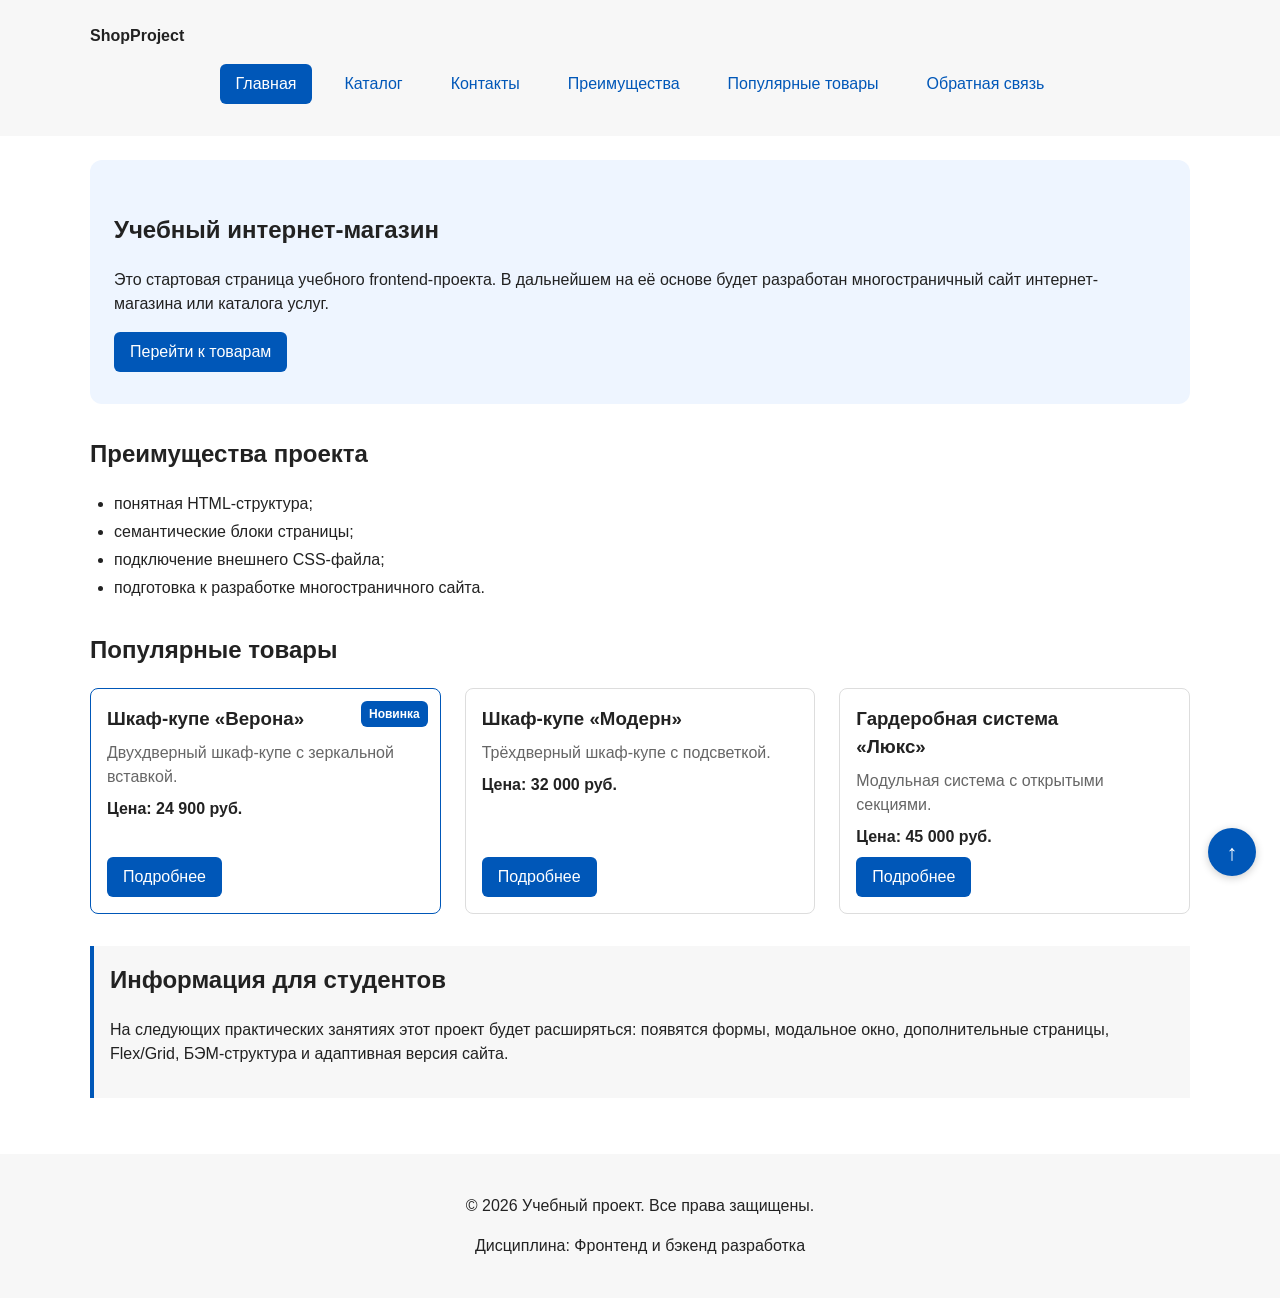
==== index.html @ 8bebf8ab "files loading" ====
<!DOCTYPE html>
<html lang="ru">
<head>
  <meta charset="UTF-8">
  <meta name="viewport" content="width=device-width, initial-scale=1.0">
  <title>Учебный интернет-магазин</title>
  <link rel="stylesheet" href="css/style.css">
  <script src="js/main.js" defer></script>
  <meta property="og:type" content="website">
  <meta property="og:title" content="Учебный интернет-магазин">
  <meta property="og:description" content="Учебный frontend-проект интернет-магазина.">
  <meta property="og:image" content="https://kyarlykov.github.io/kr1-html-css-shop/images/preview.jpg">
</head>
<body>
  <header class="site-header">
    <div class="site-header__inner">
      <a class="site-header__logo" href="index.html">ShopProject</a>

      <nav class="site-nav" aria-label="Основная навигация">
        <ul class="site-nav__list">
          <li class="site-nav__item">
            <a class="site-nav__link site-nav__link--active" href="index.html">Главная</a>
          </li>
          <li class="site-nav__item">
            <a class="site-nav__link" href="catalog.html">Каталог</a>
          </li>
          <li class="site-nav__item">
            <a class="site-nav__link" href="contacts.html">Контакты</a>
          </li>
          <li class="site-nav__item">
            <a class="site-nav__link" href="index.html#advantages">Преимущества</a>
          </li>
          <li class="site-nav__item">
            <a class="site-nav__link" href="index.html#popular">Популярные товары</a>
          </li>
          <li class="site-nav__item">
            <a class="site-nav__link" href="index.html#contacts">Обратная связь</a>
          </li>
        </ul>
      </nav>
    </div>
  </header>

  <main class="page-main">
    <section class="hero">
      <h1>Учебный интернет-магазин</h1>
      <p>
        Это стартовая страница учебного frontend-проекта.
        В дальнейшем на её основе будет разработан многостраничный сайт
        интернет-магазина или каталога услуг.
      </p>
      <a class="button button--primary" href="#popular">Перейти к товарам</a>
    </section>

    <section class="section" id="advantages">
      <h2 class="section__title">Преимущества проекта</h2>

      <ul class="advantages">
        <li class="advantages__item">понятная HTML-структура;</li>
        <li class="advantages__item">семантические блоки страницы;</li>
        <li class="advantages__item">подключение внешнего CSS-файла;</li>
        <li class="advantages__item">подготовка к разработке многостраничного сайта.</li>
      </ul>
    </section>

    <section class="section" id="popular">
      <h2 class="section__title">Популярные товары</h2>
      <div class="products-grid">
        <article class="product-card product-card--featured">
          <span class="product-card__badge">Новинка</span>
          <h3 class="product-card__title">Шкаф-купе «Верона»</h3>
          <p class="product-card__description">Двухдверный шкаф-купе с зеркальной вставкой.</p>
          <p class="product-card__price">Цена: 24 900 руб.</p>
          <a class="button button--primary product-card__button" href="product.html?id=1">Подробнее</a>
        </article>

        <article class="product-card">
          <h3 class="product-card__title">Шкаф-купе «Модерн»</h3>
          <p class="product-card__description">Трёхдверный шкаф-купе с подсветкой.</p>
          <p class="product-card__price">Цена: 32 000 руб.</p>
          <a class="button button--primary product-card__button" href="product.html?id=3">Подробнее</a>
        </article>

        <article class="product-card">
          <h3 class="product-card__title">Гардеробная система «Люкс»</h3>
          <p class="product-card__description">Модульная система с открытыми секциями.</p>
          <p class="product-card__price">Цена: 45 000 руб.</p>
          <a class="button button--primary product-card__button" href="product.html?id=5">Подробнее</a>
        </article>
      </div>
    </section>

    <aside class="info-note">
      <h2 class="info-note__title">Информация для студентов</h2>
      <p>
        На следующих практических занятиях этот проект будет расширяться:
        появятся формы, модальное окно, дополнительные страницы, Flex/Grid,
        БЭМ-структура и адаптивная версия сайта.
      </p>
    </aside>
  </main>

  <footer class="site-footer" id="contacts">
    <p>&copy; 2026 Учебный проект. Все права защищены.</p>
    <p>Дисциплина: Фронтенд и бэкенд разработка</p>
  </footer>

  <dialog class="order-dialog" id="order-dialog" aria-labelledby="order-dialog-title">
    <h2 class="order-dialog__title" id="order-dialog-title">Оформление заявки</h2>

    <form class="order-form" id="order-form" action="#" method="post" novalidate>
      <input id="selected-product" name="selected-product" type="hidden">

      <div class="order-form__field">
        <label class="order-form__label" for="order-name">Имя</label>
        <input
          class="order-form__input"
          id="order-name"
          name="name"
          type="text"
          placeholder="Введите ваше имя"
          minlength="2"
          autocomplete="given-name"
          required
        >
      </div>

      <div class="order-form__field">
        <label class="order-form__label" for="order-email">E-mail</label>
        <input
          class="order-form__input"
          id="order-email"
          name="email"
          type="email"
          placeholder="example@mail.ru"
          autocomplete="email"
          required
        >
      </div>

      <div class="order-form__field">
        <label class="order-form__label" for="order-phone">Телефон</label>
        <input
          class="order-form__input"
          id="order-phone"
          name="phone"
          type="tel"
          inputmode="tel"
          placeholder="+7 (900) 000-00-00"
          pattern="^\+7 \(\d{3}\) \d{3}-\d{2}-\d{2}$"
          required
        >
        <small class="order-form__hint">Формат: +7 (900) 000-00-00</small>
      </div>

      <div class="order-form__field">
        <label class="order-form__label" for="order-date">Дата связи</label>
        <input
          class="order-form__input"
          id="order-date"
          name="date"
          type="date"
        >
      </div>

      <div class="order-form__field">
        <label class="order-form__label" for="order-topic">Тема заявки</label>
        <select class="order-form__select" id="order-topic" name="topic" required>
          <option value="">Выберите тему</option>
          <option value="product">Заказ товара</option>
          <option value="consultation">Консультация</option>
          <option value="delivery">Доставка</option>
        </select>
      </div>

      <div class="order-form__field">
        <label class="order-form__label" for="order-comment">Комментарий</label>
        <textarea
          class="order-form__textarea"
          id="order-comment"
          name="comment"
          rows="4"
          placeholder="Укажите дополнительную информацию"
        ></textarea>
      </div>

      <div class="order-form__field order-form__field--checkbox">
        <label class="order-form__label">
          <input
            class="order-form__checkbox"
            id="order-agreement"
            name="agreement"
            type="checkbox"
            required
          >
          Я согласен на обработку данных
        </label>
      </div>

      <div class="order-form__actions">
        <button class="button button--secondary" type="button" id="close-order-dialog">
          Закрыть
        </button>
        <button class="button button--primary" type="submit">
          Отправить заявку
        </button>
      </div>
    </form>
  </dialog>

  <p class="success-message" id="success-message" hidden>
    Форма успешно отправлена!
  </p>
  <a class="to-top" href="#" aria-label="Наверх">↑</a>
</body>
</html>
---- css/style.css ----
/* ===============================
   1. Переменные проекта
   =============================== */

:root {
  --color-bg: #ffffff;
  --color-text: #222222;
  --color-muted: #666666;
  --color-primary: #0057b8;
  --color-primary-dark: #003f86;
  --color-border: #dddddd;
  --color-surface: #f7f7f7;
  --color-surface-accent: #eef5ff;
  --color-danger: #b00020;
  --color-success: #168a2f;
  --color-success-bg: #eefaf0;
  --color-white: #ffffff;

  --space-xs: 4px;
  --space-sm: 8px;
  --space-md: 16px;
  --space-lg: 24px;
  --space-xl: 32px;

  --radius-sm: 6px;
  --radius-md: 8px;
  --radius-lg: 12px;

  --container-width: 1100px;
}

/* ===============================
   2. Базовые стили
   =============================== */

* {
  box-sizing: border-box;
}

body {
  margin: 0;
  font-family: Arial, sans-serif;
  line-height: 1.5;
  color: var(--color-text);
  background-color: var(--color-bg);
  display: flex;
  flex-direction: column;
  min-height: 100vh;
}

html {
  scroll-behavior: smooth;
}

:target {
  outline: 2px dashed var(--color-primary);
  outline-offset: 4px;
}

a {
  color: var(--color-primary);
}

a:hover {
  color: var(--color-primary-dark);
}

a:focus-visible {
  outline: 2px solid var(--color-primary);
  outline-offset: 3px;
}

/* ===============================
   3. Шапка сайта и навигация
   =============================== */

.site-header {
  padding: var(--space-lg);
  background-color: var(--color-surface);
}

.site-header__inner {
  max-width: var(--container-width);
  margin: 0 auto;
}

.site-header__logo {
  display: inline-block;
  font-weight: 700;
  color: var(--color-text);
  text-decoration: none;
}

.site-nav__list {
  display: flex;
  flex-wrap: wrap;
  justify-content: center;
  align-items: center;
  gap: var(--space-md);
  padding: 0;
  margin: var(--space-md) 0 0;
  list-style: none;
}

.site-nav__item {
  margin-bottom: var(--space-sm);
}

.site-nav__link {
  display: inline-block;
  padding: var(--space-sm) var(--space-md);
  color: var(--color-primary);
  text-decoration: none;
  border-radius: var(--radius-sm);
}

.site-nav__link:hover {
  color: var(--color-white);
  background-color: var(--color-primary);
}

.site-nav__link:focus-visible {
  outline: 2px solid var(--color-primary);
  outline-offset: 3px;
}

.site-nav__link--active {
  color: var(--color-white);
  background-color: var(--color-primary);
}

/* ===============================
   4. Основные блоки страницы
   =============================== */

.page-main {
  padding: var(--space-lg);
  flex: 1;
}

.hero {
  max-width: var(--container-width);
  margin: 0 auto var(--space-xl);
  padding: var(--space-xl) var(--space-lg);
  background-color: var(--color-surface-accent);
  border-radius: var(--radius-lg);
}

.section {
  max-width: var(--container-width);
  margin: 0 auto var(--space-xl);
}

.section__title {
  margin-top: 0;
}

.advantages {
  margin: 0;
  padding-left: var(--space-lg);
}

.advantages__item {
  margin-bottom: var(--space-xs);
}

.info-note {
  max-width: var(--container-width);
  margin: 0 auto var(--space-xl);
  padding: var(--space-md);
  border-left: 4px solid var(--color-primary);
  background-color: var(--color-surface);
}

.info-note__title {
  margin-top: 0;
}

/* ===============================
   5. Хлебные крошки
   =============================== */

.breadcrumbs {
  max-width: var(--container-width);
  margin: 0 auto var(--space-md);
  font-size: 14px;
  color: var(--color-muted);
}

.breadcrumbs__link {
  color: var(--color-primary);
}

.breadcrumbs__current::before {
  content: " / ";
  color: var(--color-muted);
}

/* ===============================
   6. Кнопки
   =============================== */

.button {
  display: inline-block;
  padding: var(--space-sm) var(--space-md);
  border: none;
  border-radius: var(--radius-sm);
  font: inherit;
  text-decoration: none;
  cursor: pointer;
}

.button--primary {
  color: var(--color-white);
  background-color: var(--color-primary);
}

.button--primary:hover {
  color: var(--color-white);
  background-color: var(--color-primary-dark);
}

.button--secondary {
  color: var(--color-primary);
  background-color: transparent;
  border: 1px solid var(--color-primary);
}

.button--secondary:hover {
  color: var(--color-white);
  background-color: var(--color-primary);
}

.button:focus-visible {
  outline: 2px solid var(--color-primary);
  outline-offset: 3px;
}

.button:disabled,
.button--disabled {
  opacity: 0.6;
  cursor: not-allowed;
}

/* ===============================
   7. Карточка товара и сетка
   =============================== */

.products-grid {
  display: grid;
  grid-template-columns: repeat(3, 1fr);
  gap: var(--space-lg);
}

.product-card {
  position: relative;
  display: flex;
  flex-direction: column;
  gap: var(--space-sm);
  padding: var(--space-md);
  border: 1px solid var(--color-border);
  border-radius: var(--radius-md);
  background-color: var(--color-bg);
}

.product-card__badge {
  position: absolute;
  top: 12px;
  right: 12px;
  padding: var(--space-xs) var(--space-sm);
  font-size: 12px;
  font-weight: 700;
  color: var(--color-white);
  background-color: var(--color-primary);
  border-radius: var(--radius-sm);
  z-index: 1;
}

.product-card:hover {
  border-color: var(--color-primary);
}

.product-card--featured {
  border-color: var(--color-primary);
}

.product-card--discount {
  border-color: var(--color-danger);
}

.product-card__title {
  margin: 0;
  padding-right: 90px;
  color: var(--color-text);
}

.product-card__description {
  margin: 0;
  color: var(--color-muted);
}

.product-card__price {
  margin: 0;
  font-weight: 700;
}

.product-card--discount .product-card__price {
  color: var(--color-danger);
}

.product-card__button {
  margin-top: auto;
  align-self: flex-start;
}

/* ===============================
   8. Страница товара (product.html)
   =============================== */

.product {
  display: grid;
  grid-template-columns: 1fr 1fr;
  gap: var(--space-lg);
  align-items: start;
  max-width: var(--container-width);
  margin: 0 auto var(--space-xl);
}

.product__media {
  position: relative;
  overflow: hidden;
  border-radius: var(--radius-md);
  background-color: var(--color-surface);
}

.product__image {
  width: 100%;
  height: auto;
  display: block;
  border-radius: var(--radius-md);
}

.product__badge {
  position: absolute;
  top: 12px;
  right: 12px;
  padding: var(--space-xs) var(--space-sm);
  background-color: var(--color-primary);
  color: var(--color-white);
  font-weight: 700;
  font-size: 12px;
  border-radius: var(--radius-sm);
  z-index: 1;
}

.product__info {
  display: flex;
  flex-direction: column;
  gap: var(--space-md);
}

.product__title {
  margin: 0;
  font-size: 28px;
  color: var(--color-text);
  line-height: 1.2;
}

.product__description {
  margin: 0;
  color: var(--color-muted);
  line-height: 1.6;
}

.product__price {
  margin: 0;
  font-size: 22px;
  font-weight: 700;
  color: var(--color-text);
}

.product__button {
  margin-top: auto;
  align-self: flex-start;
}

.product__specs {
  width: 100%;
  max-width: var(--container-width);
  margin: var(--space-xl) auto;
  border-collapse: collapse;
}

.product__specs caption {
  font-size: 18px;
  font-weight: 700;
  text-align: left;
  margin-bottom: var(--space-sm);
  color: var(--color-text);
}

.product__specs th,
.product__specs td {
  padding: var(--space-sm) var(--space-md);
  border: 1px solid var(--color-border);
  text-align: left;
  vertical-align: middle;
}

.product__specs thead th {
  background-color: var(--color-surface);
  font-weight: 700;
  color: var(--color-text);
}

.product__specs tbody tr:hover {
  background-color: var(--color-surface-accent);
}

/* ===============================
   9. Каталог
   =============================== */

.catalog-layout {
  max-width: var(--container-width);
  margin: 0 auto var(--space-xl);
  display: grid;
  grid-template-columns: 260px 1fr;
  grid-template-areas: "filters products";
  gap: var(--space-lg);
}

.catalog-layout__products {
  grid-area: products;
}

.catalog-filters {
  grid-area: filters;
  padding: var(--space-md);
  border: 1px solid var(--color-border);
  border-radius: var(--radius-md);
  background-color: var(--color-surface);
}

.catalog-filters__title {
  margin-top: 0;
}

.catalog-filters__form {
  display: grid;
  gap: var(--space-md);
}

.catalog-filters__group {
  margin: 0;
  padding: var(--space-md);
  border: 1px solid var(--color-border);
  border-radius: var(--radius-sm);
}

.catalog-filters__legend {
  font-weight: 700;
}

.catalog-filters__label {
  display: block;
  margin-bottom: var(--space-sm);
}

.catalog-filters__checkbox {
  width: auto;
}

.catalog-filters__input {
  width: 100%;
  padding: 8px 10px;
  border: 1px solid var(--color-border);
  border-radius: var(--radius-sm);
  font: inherit;
}

/* ===============================
   10. Модальное окно и форма
   =============================== */

.order-dialog {
  width: min(100% - 32px, 560px);
  padding: var(--space-lg);
  border: none;
  border-radius: var(--radius-lg);
}

.order-dialog::backdrop {
  background-color: rgba(0, 0, 0, 0.5);
}

.order-dialog__title {
  margin-top: 0;
}

.order-form__field {
  margin-bottom: var(--space-md);
}

.order-form__label {
  display: block;
  margin-bottom: var(--space-xs);
}

.order-form__input,
.order-form__select,
.order-form__textarea {
  width: 100%;
  padding: 10px 12px;
  border: 1px solid var(--color-border);
  border-radius: var(--radius-sm);
  font: inherit;
}

.order-form__input:hover,
.order-form__select:hover,
.order-form__textarea:hover {
  border-color: var(--color-primary);
}

.order-form__input:focus-visible,
.order-form__select:focus-visible,
.order-form__textarea:focus-visible {
  outline: 2px solid var(--color-primary);
  outline-offset: 3px;
}

.order-form [aria-invalid="true"] {
  border-color: var(--color-danger);
}

.order-form__checkbox {
  width: auto;
}

.order-form__hint {
  display: block;
  margin-top: var(--space-xs);
  color: var(--color-muted);
}

.order-form__actions {
  display: flex;
  gap: var(--space-md);
  margin-top: var(--space-lg);
}

/* ===============================
   11. Сообщение об успехе
   =============================== */

.success-message {
  max-width: var(--container-width);
  margin: var(--space-lg) auto;
  padding: var(--space-md);
  border-left: 4px solid var(--color-success);
  background-color: var(--color-success-bg);
}

/* ===============================
   12. Подвал
   =============================== */

.site-footer {
  padding: var(--space-lg);
  background-color: var(--color-surface);
  text-align: center;
}

.to-top {
  position: fixed;
  right: var(--space-lg);
  bottom: var(--space-lg);
  width: 48px;
  height: 48px;
  display: flex;
  align-items: center;
  justify-content: center;
  font-size: 22px;
  font-weight: bold;
  color: var(--color-white);
  background-color: var(--color-primary);
  border-radius: 50%;
  text-decoration: none;
  box-shadow: 0 2px 8px rgba(0,0,0,0.2);
  z-index: 100;
}

.to-top:hover {
  color: var(--color-white);
  background-color: var(--color-primary-dark);
}

.to-top:focus-visible {
  outline: 2px solid var(--color-white);
  outline-offset: 3px;
}
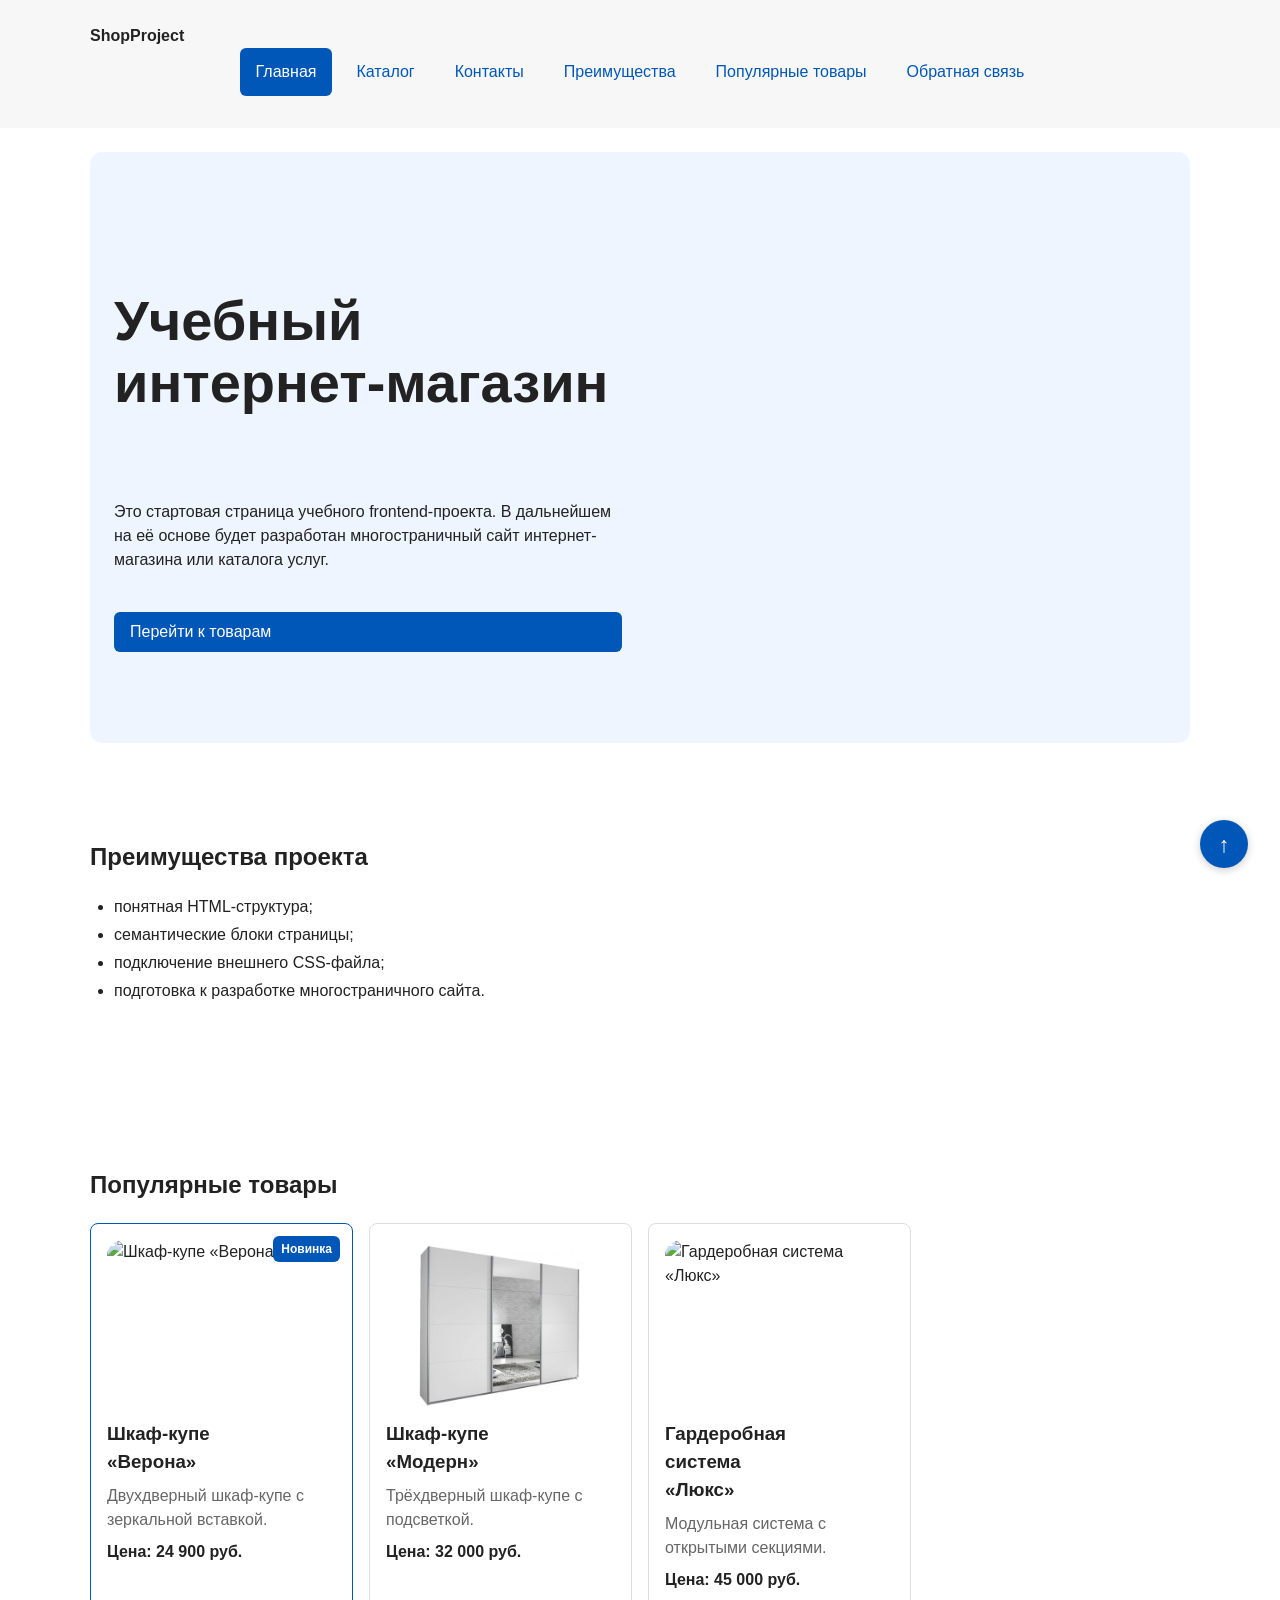
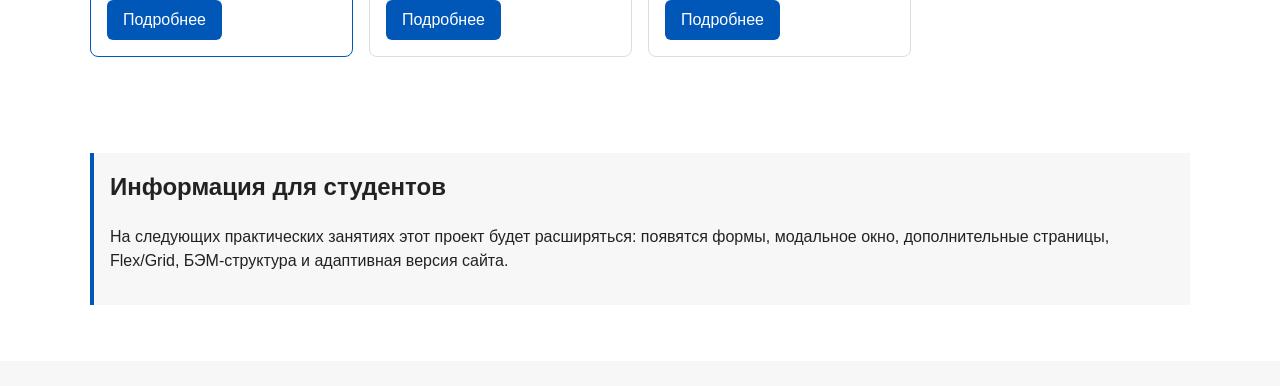
==== commit 2c6fbc97: "feat: add responsive layout styles" ====
--- a/index.html
+++ b/index.html
@@ -5,6 +5,7 @@
   <meta name="viewport" content="width=device-width, initial-scale=1.0">
   <title>Учебный интернет-магазин</title>
   <link rel="stylesheet" href="css/style.css">
+  <link rel="stylesheet" href="css/responsive.css">
   <script src="js/main.js" defer></script>
   <meta property="og:type" content="website">
   <meta property="og:title" content="Учебный интернет-магазин">
@@ -43,13 +44,27 @@
 
   <main class="page-main">
     <section class="hero">
-      <h1>Учебный интернет-магазин</h1>
-      <p>
-        Это стартовая страница учебного frontend-проекта.
-        В дальнейшем на её основе будет разработан многостраничный сайт
-        интернет-магазина или каталога услуг.
-      </p>
-      <a class="button button--primary" href="#popular">Перейти к товарам</a>
+      <div class="hero__content">
+        <h1 class="hero__title">Учебный интернет-магазин</h1>
+        <p>
+          Это стартовая страница учебного frontend-проекта.
+          В дальнейшем на её основе будет разработан многостраничный сайт
+          интернет-магазина или каталога услуг.
+        </p>
+        <a class="button button--primary" href="#popular">Перейти к товарам</a>
+      </div>
+
+      <picture>
+        <source media="(min-width: 1200px)" srcset="images/hero-desktop.jpg">
+        <source media="(min-width: 768px)" srcset="images/hero-tablet.jpg">
+        <img
+          src="images/hero-mobile.jpg"
+          alt="Каталог учебных товаров"
+          width="640"
+          height="360"
+          class="hero__image"
+        >
+      </picture>
     </section>
 
     <section class="section" id="advantages">
@@ -68,6 +83,7 @@
       <div class="products-grid">
         <article class="product-card product-card--featured">
           <span class="product-card__badge">Новинка</span>
+          <img class="product-card__image" src="images/wardrobe-verona.jpg" alt="Шкаф-купе «Верона»" loading="lazy">
           <h3 class="product-card__title">Шкаф-купе «Верона»</h3>
           <p class="product-card__description">Двухдверный шкаф-купе с зеркальной вставкой.</p>
           <p class="product-card__price">Цена: 24 900 руб.</p>
@@ -75,6 +91,7 @@
         </article>
 
         <article class="product-card">
+          <img class="product-card__image" src="images/wardrobe-modern.jpg" alt="Шкаф-купе «Модерн»" loading="lazy">
           <h3 class="product-card__title">Шкаф-купе «Модерн»</h3>
           <p class="product-card__description">Трёхдверный шкаф-купе с подсветкой.</p>
           <p class="product-card__price">Цена: 32 000 руб.</p>
@@ -82,6 +99,7 @@
         </article>
 
         <article class="product-card">
+          <img class="product-card__image" src="images/wardrobe-lux.jpg" alt="Гардеробная система «Люкс»" loading="lazy">
           <h3 class="product-card__title">Гардеробная система «Люкс»</h3>
           <p class="product-card__description">Модульная система с открытыми секциями.</p>
           <p class="product-card__price">Цена: 45 000 руб.</p>
--- a/css/responsive.css
+++ b/css/responsive.css
@@ -0,0 +1,234 @@
+/*
+  Адаптивные стили для контрольной работы №3.
+  Подход: Mobile First.
+  Базовые стили рассчитаны на мобильный экран.
+  Расширения добавляются через min-width медиазапросы.
+*/
+
+*,
+*::before, 
+*::after {
+    box-sizing: border-box;
+}
+
+html {
+    scroll-behavior: smooth;
+}
+
+img, video {
+    max-width: 100%;
+    height: auto;
+}
+
+body {
+    overflow-x: hidden;
+}
+
+.container, 
+.main,
+.section {
+    width: min(100% - 32px, 1200px);
+    margin-inline: auto;
+}
+
+.section {
+    padding-block: clamp(24px, 5vw, 64px);
+}
+
+.site-nav__list {
+    display: flex;
+    flex-direction: column;
+    gap: var(--space-sm, 8px);
+    padding: 0;
+    margin: 0;
+    list-style: none;
+}
+
+.site-nav__link {
+    display: block;
+    padding: 12px 16px;
+}
+
+@media (min-width: 768px) {
+    .site-nav__list{
+        flex-direction: row;
+        flex-wrap: wrap;
+        align-items: center;
+    }
+}
+/*TODO проверить на мобильном экране
+   переделать, если плохо выглядит*/
+.site-header {
+    position: sticky;
+    top: 0;
+    z-index: 100;
+}
+
+.hero {
+    display: grid;
+    gap: var(--space-lg, 24px);
+    align-items: center;
+}
+
+.hero__content {
+    display: grid;
+    gap: var(--space-lg, 16px);
+}
+
+.hero__title {
+    font-size: clamp(28px, 7vw, 56px);
+    line-height: 1.1;
+}
+
+.hero__image {
+    width: 100%;
+    max-width: 520px;
+    margin-inline: auto;
+}
+
+@media (min-width: 900px) {
+    .hero {
+        grid-template-columns: minmax(0, 1fr) minmax(320px, 520px);
+    }
+}
+
+.products-grid {
+    display: grid;
+    grid-template-columns: 1fr;
+    gap: var(--space-md, 16px);
+}
+
+.product-card {
+    min-width: 0;
+}
+
+.product-card__title,
+.product-card__description {
+    overflow-wrap: anywhere
+}
+
+@media (min-width: 640px) {
+    .products-grid {
+        grid-template-columns: repeat(2, minmax(0, 1fr));
+    }
+}
+
+@media (min-width: 1024px) {
+    .products-grid {
+        grid-template-columns: repeat(3, minmax(0, 1fr));
+    }
+}
+
+@media (min-width:1280px) {
+    .products-grid {
+        grid-template-columns: repeat(4, minmax(0, 1fr));
+    }
+}
+
+.catalog-layout {
+    display: grid;
+    gap: var(--space-lg, 24px);
+}
+
+.catalog-filters {
+    order: -1;
+}
+
+@media (min-width: 1024px) {
+    .catalog-layout {
+        grid-template-columns: 280px minmax(0, 1fr);
+        align-items: start;
+    }
+
+    .catalog-filters {
+        position: sticky;
+        top: 88px;
+        order: initial;
+    }
+}
+
+.product-card__image {
+    display: block;
+    width: 100%;
+    aspect-ratio: 4 / 3;
+    object-fit: cover;
+    border-radius: var(--space-md, 8px);
+}
+
+.order-form {
+    display: grid;
+    gap: var(--space-md, 16px);
+}
+
+.order-form__field {
+    display: grid;
+    gap: var(--space-xs, 8px);
+}
+
+.order-form__input, 
+.order-form__textarea, 
+.order-form__select {
+    width: 100%;
+    min-height: 44px;
+    padding: 10px 12px;
+    font: inherit;
+}
+
+.order-form__textarea {
+    min-height: 120px;
+    resize: vertical;
+}
+
+@media (min-width: 768px) {
+    .order-form {
+        grid-template-columns: repeat(2, minmax(0, 1fr));
+    }
+    .order-form__field--checkbox,
+    .order-form__actions,
+    .order-form__field:has(#order-comment) {
+        grid-column: 1 / -1;
+    }
+}
+
+.table-wrapper {
+    width: 100%;
+    overflow-x: auto;
+    -webkit-overflow-scrolling: touch;
+}
+
+.product-table {
+    width: 100%;
+    min-width: 640px;
+    border-collapse: collapse;
+}
+
+.product-table th, 
+.product-table td {
+    padding: 12px;
+    border: 1px solid var(--color-border, #ddd);
+    text-align: left;
+}
+
+.to-top {
+    position: fixed;
+    right: 16px;
+    bottom: 16px;
+    z-index: 90;
+}
+
+@media (min-width: 768px) {
+    .to-top {
+        right: 32px;
+        bottom: 32px;
+    }
+}
+
+.order-dialog {
+  width: min(100% - 32px, 560px);
+  max-height: calc(100vh - 32px);
+  overflow: auto;
+}
+
+.order-dialog::backdrop {
+  background: rgb(0 0 0 / 0.5);
+}
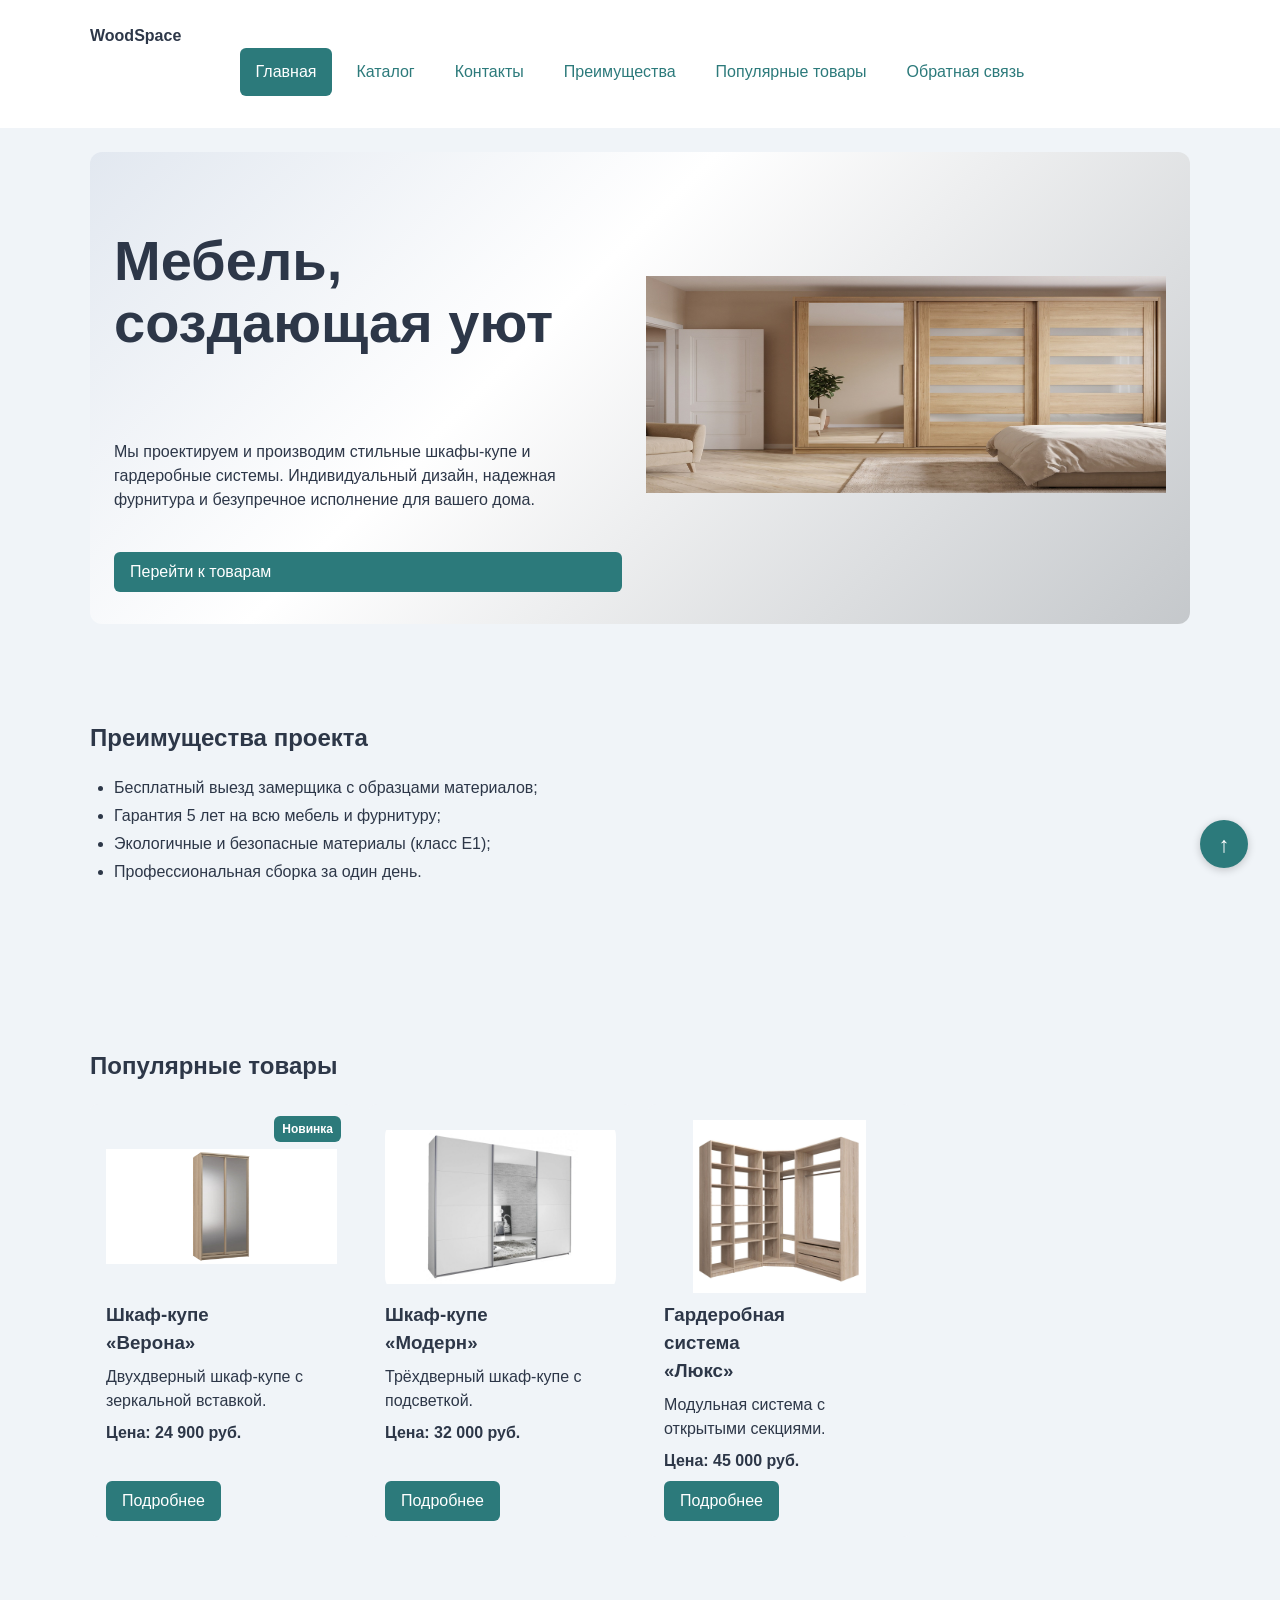
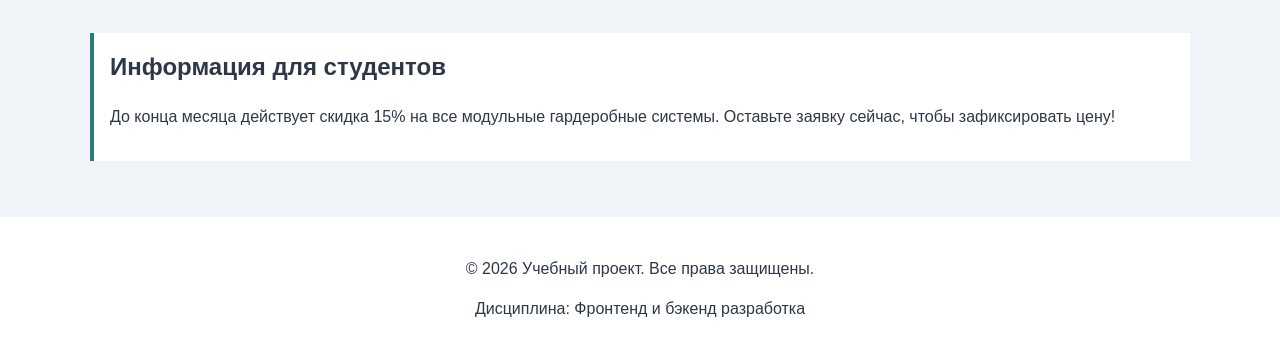
==== commit 2408b9e5: "feat: design, new content, fixed images and tablets" ====
--- a/index.html
+++ b/index.html
@@ -3,24 +3,25 @@
 <head>
   <meta charset="UTF-8">
   <meta name="viewport" content="width=device-width, initial-scale=1.0">
-  <title>Учебный интернет-магазин</title>
+  <title>WoodSpace</title>
   <link rel="stylesheet" href="css/style.css">
   <link rel="stylesheet" href="css/responsive.css">
   <script src="js/main.js" defer></script>
   <meta property="og:type" content="website">
-  <meta property="og:title" content="Учебный интернет-магазин">
-  <meta property="og:description" content="Учебный frontend-проект интернет-магазина.">
+  <meta property="og:title" content="WoodSpace">
+  <meta property="og:description" content="WoodSpace - магазин фурнитуры.">
   <meta property="og:image" content="https://kyarlykov.github.io/kr1-html-css-shop/images/preview.jpg">
 </head>
 <body>
+  <a class="skip-link" href="#main">Перейти к основному содержимому</a>
   <header class="site-header">
     <div class="site-header__inner">
-      <a class="site-header__logo" href="index.html">ShopProject</a>
+      <a class="site-header__logo" href="index.html">WoodSpace</a>
 
       <nav class="site-nav" aria-label="Основная навигация">
         <ul class="site-nav__list">
           <li class="site-nav__item">
-            <a class="site-nav__link site-nav__link--active" href="index.html">Главная</a>
+            <a class="site-nav__link site-nav__link--active" href="index.html" aria-current="page">Главная</a>
           </li>
           <li class="site-nav__item">
             <a class="site-nav__link" href="catalog.html">Каталог</a>
@@ -42,14 +43,13 @@
     </div>
   </header>
 
-  <main class="page-main">
+  <main id="main" class="page-main">
     <section class="hero">
       <div class="hero__content">
-        <h1 class="hero__title">Учебный интернет-магазин</h1>
+        <h1 class="hero__title">Мебель, создающая уют</h1>
         <p>
-          Это стартовая страница учебного frontend-проекта.
-          В дальнейшем на её основе будет разработан многостраничный сайт
-          интернет-магазина или каталога услуг.
+          Мы проектируем и производим стильные шкафы-купе и гардеробные системы. 
+          Индивидуальный дизайн, надежная фурнитура и безупречное исполнение для вашего дома.
         </p>
         <a class="button button--primary" href="#popular">Перейти к товарам</a>
       </div>
@@ -71,10 +71,10 @@
       <h2 class="section__title">Преимущества проекта</h2>
 
       <ul class="advantages">
-        <li class="advantages__item">понятная HTML-структура;</li>
-        <li class="advantages__item">семантические блоки страницы;</li>
-        <li class="advantages__item">подключение внешнего CSS-файла;</li>
-        <li class="advantages__item">подготовка к разработке многостраничного сайта.</li>
+        <li class="advantages__item">Бесплатный выезд замерщика с образцами материалов;</li>
+        <li class="advantages__item">Гарантия 5 лет на всю мебель и фурнитуру;</li>
+        <li class="advantages__item">Экологичные и безопасные материалы (класс E1);</li>
+        <li class="advantages__item">Профессиональная сборка за один день.</li>
       </ul>
     </section>
 
@@ -111,9 +111,8 @@
     <aside class="info-note">
       <h2 class="info-note__title">Информация для студентов</h2>
       <p>
-        На следующих практических занятиях этот проект будет расширяться:
-        появятся формы, модальное окно, дополнительные страницы, Flex/Grid,
-        БЭМ-структура и адаптивная версия сайта.
+        До конца месяца действует скидка 15% на все модульные гардеробные системы. 
+        Оставьте заявку сейчас, чтобы зафиксировать цену!
       </p>
     </aside>
   </main>
@@ -167,8 +166,9 @@
           placeholder="+7 (900) 000-00-00"
           pattern="^\+7 \(\d{3}\) \d{3}-\d{2}-\d{2}$"
           required
-        >
-        <small class="order-form__hint">Формат: +7 (900) 000-00-00</small>
+          aria-describedby="phone-hint" 
+        >
+        <small class="order-form__hint" id="phone-hint">Формат: +7 (900) 000-00-00</small>
       </div>
 
       <div class="order-form__field">
--- a/css/style.css
+++ b/css/style.css
@@ -3,17 +3,15 @@
    =============================== */
 
 :root {
-  --color-bg: #ffffff;
-  --color-text: #222222;
-  --color-muted: #666666;
-  --color-primary: #0057b8;
-  --color-primary-dark: #003f86;
-  --color-border: #dddddd;
-  --color-surface: #f7f7f7;
-  --color-surface-accent: #eef5ff;
-  --color-danger: #b00020;
-  --color-success: #168a2f;
-  --color-success-bg: #eefaf0;
+  --color-bg: #f0f4f8; /* Очень светлый серо-голубой фон */
+  --color-surface: #ffffff; /* Чистый белый для карточек */
+  --color-surface-accent: #e2e8f0; /* Светло-серый для выделений */
+  --color-primary: #2c7a7b; /* Глубокий бирюзовый / морская волна */
+  --color-primary-dark: #235e5f; /* Темно-бирюзовый при наведении */
+  --color-text: #2d3748; /* Темно-серый, мягче черного */
+  --color-danger: #e53e3e;
+  --color-success: #38a169;
+  --color-success-bg: #f0fff4;
   --color-white: #ffffff;
 
   --space-xs: 4px;
@@ -142,7 +140,7 @@
   max-width: var(--container-width);
   margin: 0 auto var(--space-xl);
   padding: var(--space-xl) var(--space-lg);
-  background-color: var(--color-surface-accent);
+  background: linear-gradient(135deg, var(--color-surface-accent) 0%, var(--color-surface) 40%, rgba(0, 0, 0, 0.18) 100%);
   border-radius: var(--radius-lg);
 }
 
--- a/css/responsive.css
+++ b/css/responsive.css
@@ -37,16 +37,22 @@
 
 .site-nav__list {
     display: flex;
-    flex-direction: column;
+    flex-direction: row;
+    overflow-x: auto;
     gap: var(--space-sm, 8px);
     padding: 0;
     margin: 0;
     list-style: none;
+    -webkit-overflow-scrolling: touch;
 }
 
 .site-nav__link {
     display: block;
     padding: 12px 16px;
+}
+
+.site-nav__item {
+    flex-shrink: 0;
 }
 
 @media (min-width: 768px) {
@@ -55,13 +61,12 @@
         flex-wrap: wrap;
         align-items: center;
     }
-}
-/*TODO проверить на мобильном экране
-   переделать, если плохо выглядит*/
-.site-header {
-    position: sticky;
-    top: 0;
-    z-index: 100;
+
+    .site-header {
+        position: sticky;
+        top: 0;
+        z-index: 100;
+    }
 }
 
 .hero {
@@ -151,7 +156,7 @@
     display: block;
     width: 100%;
     aspect-ratio: 4 / 3;
-    object-fit: cover;
+    object-fit: contain;
     border-radius: var(--space-md, 8px);
 }
 
@@ -231,4 +236,35 @@
 
 .order-dialog::backdrop {
   background: rgb(0 0 0 / 0.5);
-}+}
+
+.skip-link {
+    position: absolute;
+    left: 16px;
+    top: -100px;
+    z-index: 1000;
+    padding: 8px 12px;
+    color: #fff;
+    background-color: #111;
+    border-radius: 6px;
+    text-decoration: none;
+}
+
+.skip-link:focus,
+.skip-lin:focus-visible {
+    top: 16px;
+}
+
+:focus-visible {
+  outline: 3px solid var(--color-primary, #0057b8);
+  outline-offset: 3px;
+}
+
+.site-nav__link:focus-visible,
+.button:focus-visible,
+.order-form__input:focus-visible,
+.order-form__textarea:focus-visible,
+.order-form__select:focus-visible {
+  outline: 3px solid var(--color-primary, #0057b8);
+  outline-offset: 3px;
+}
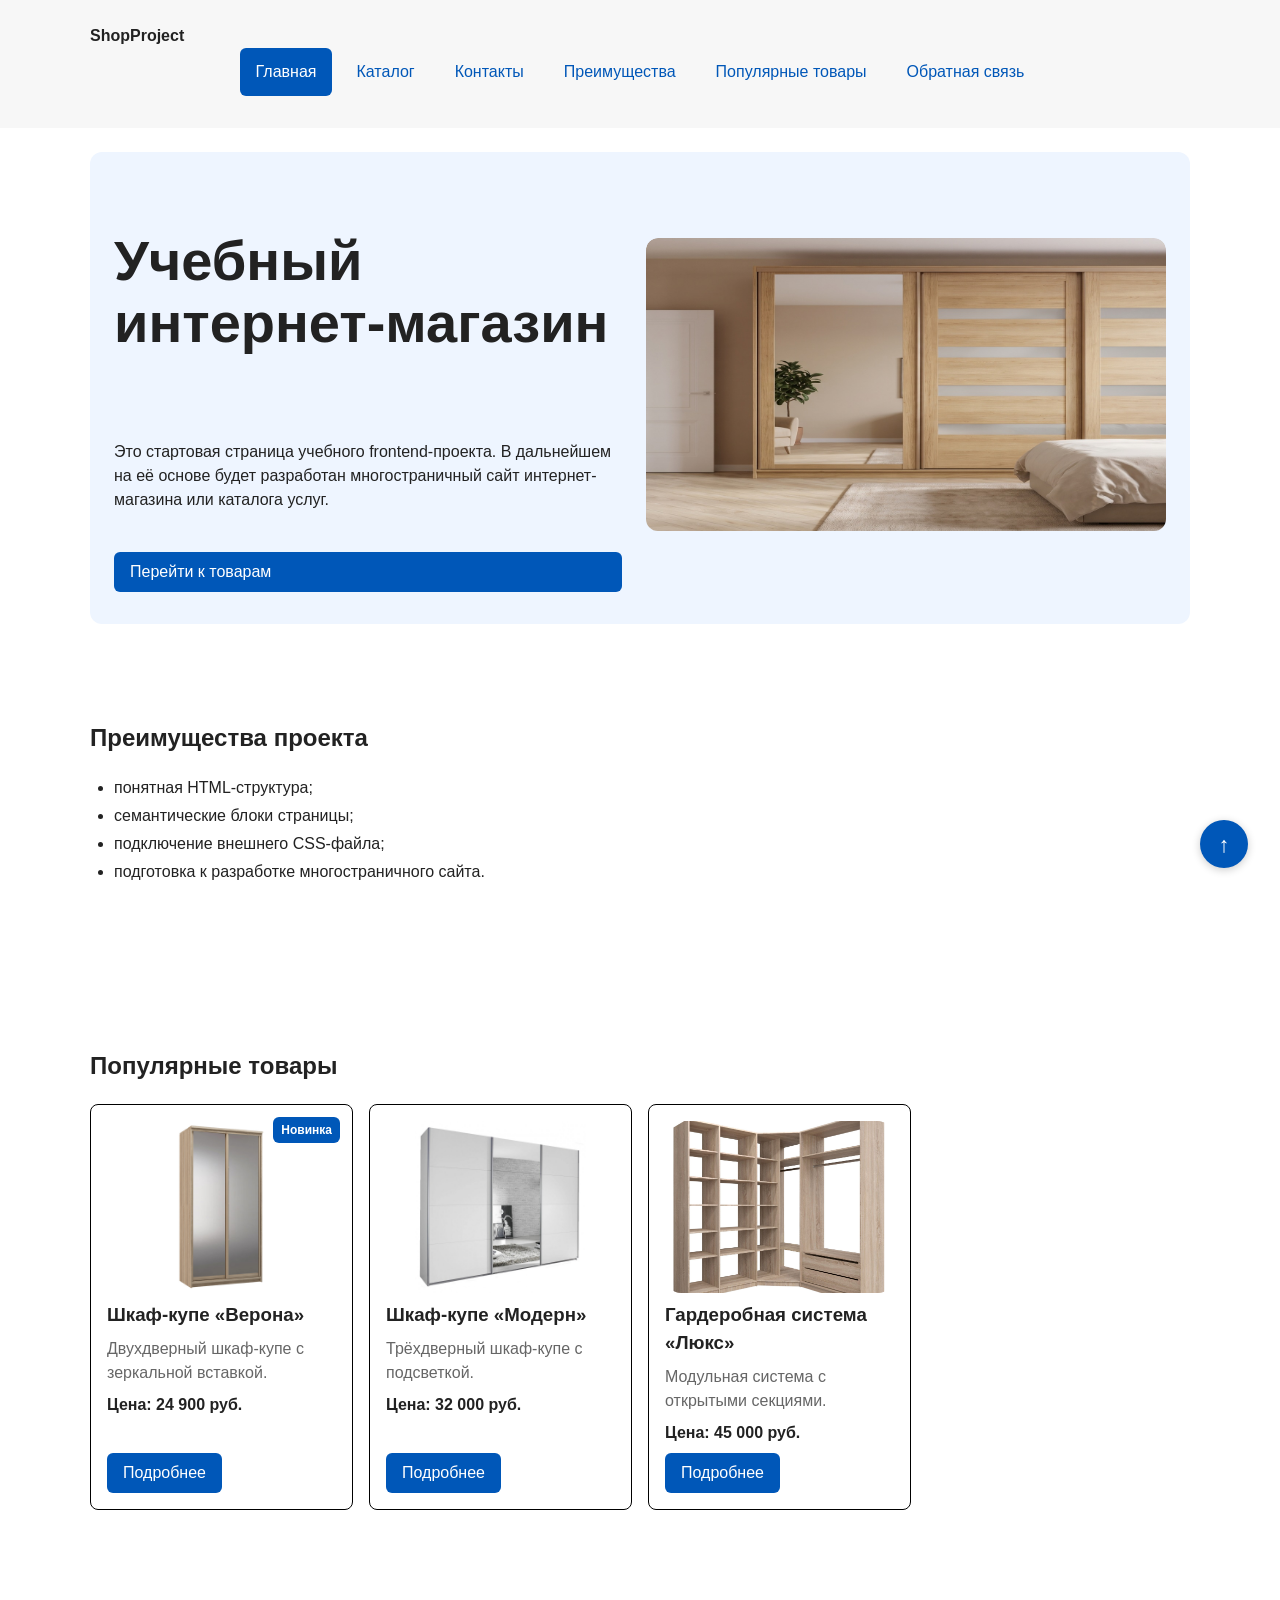
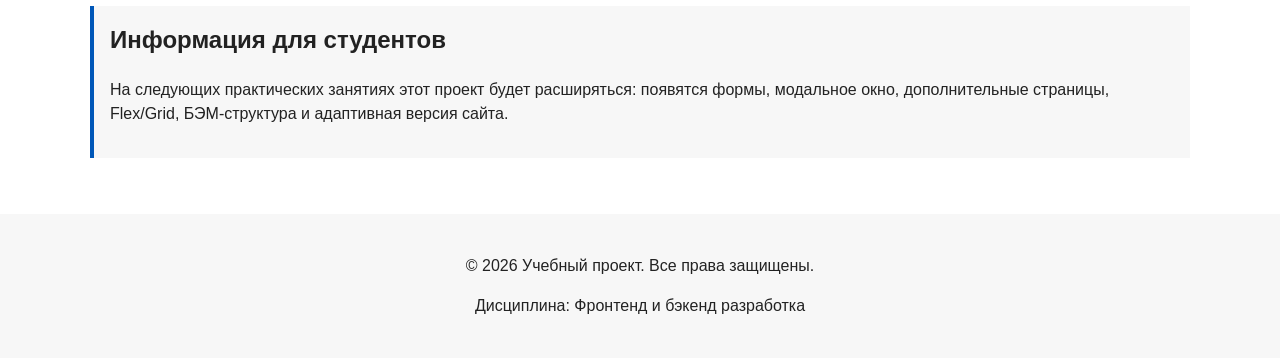
==== commit a675cd12: "new version" ====
--- a/index.html
+++ b/index.html
@@ -3,20 +3,20 @@
 <head>
   <meta charset="UTF-8">
   <meta name="viewport" content="width=device-width, initial-scale=1.0">
-  <title>WoodSpace</title>
+  <title>Учебный интернет-магазин</title>
   <link rel="stylesheet" href="css/style.css">
   <link rel="stylesheet" href="css/responsive.css">
   <script src="js/main.js" defer></script>
   <meta property="og:type" content="website">
-  <meta property="og:title" content="WoodSpace">
-  <meta property="og:description" content="WoodSpace - магазин фурнитуры.">
+  <meta property="og:title" content="Учебный интернет-магазин">
+  <meta property="og:description" content="Учебный frontend-проект интернет-магазина.">
   <meta property="og:image" content="https://kyarlykov.github.io/kr1-html-css-shop/images/preview.jpg">
 </head>
 <body>
   <a class="skip-link" href="#main">Перейти к основному содержимому</a>
   <header class="site-header">
     <div class="site-header__inner">
-      <a class="site-header__logo" href="index.html">WoodSpace</a>
+      <a class="site-header__logo" href="index.html">ShopProject</a>
 
       <nav class="site-nav" aria-label="Основная навигация">
         <ul class="site-nav__list">
@@ -46,35 +46,38 @@
   <main id="main" class="page-main">
     <section class="hero">
       <div class="hero__content">
-        <h1 class="hero__title">Мебель, создающая уют</h1>
+        <h1 class="hero__title">Учебный интернет-магазин</h1>
         <p>
-          Мы проектируем и производим стильные шкафы-купе и гардеробные системы. 
-          Индивидуальный дизайн, надежная фурнитура и безупречное исполнение для вашего дома.
+          Это стартовая страница учебного frontend-проекта.
+          В дальнейшем на её основе будет разработан многостраничный сайт
+          интернет-магазина или каталога услуг.
         </p>
         <a class="button button--primary" href="#popular">Перейти к товарам</a>
       </div>
 
-      <picture>
-        <source media="(min-width: 1200px)" srcset="images/hero-desktop.jpg">
-        <source media="(min-width: 768px)" srcset="images/hero-tablet.jpg">
-        <img
-          src="images/hero-mobile.jpg"
-          alt="Каталог учебных товаров"
-          width="640"
-          height="360"
-          class="hero__image"
-        >
-      </picture>
+      <div class="hero__carousel">
+        <picture class="hero__slide">
+          <source media="(min-width: 1024px)" srcset="images/hero-desktop.jpg">
+          <source media="(min-width: 768px)" srcset="images/hero-tablet.jpg">
+          <img src="images/hero-mobile.jpg" alt="Шкаф-купе из светлого дерева">
+        </picture>
+
+        <picture class="hero__slide">
+          <source media="(min-width: 1024px)" srcset="images/hero-desktop2.jpg">
+          <source media="(min-width: 768px)" srcset="images/hero-tablet2.jpg">
+          <img src="images/hero-mobile2.jpg" alt="Шкаф-купе с матовыми вставками">
+        </picture>
+      </div>
     </section>
 
     <section class="section" id="advantages">
       <h2 class="section__title">Преимущества проекта</h2>
 
       <ul class="advantages">
-        <li class="advantages__item">Бесплатный выезд замерщика с образцами материалов;</li>
-        <li class="advantages__item">Гарантия 5 лет на всю мебель и фурнитуру;</li>
-        <li class="advantages__item">Экологичные и безопасные материалы (класс E1);</li>
-        <li class="advantages__item">Профессиональная сборка за один день.</li>
+        <li class="advantages__item">понятная HTML-структура;</li>
+        <li class="advantages__item">семантические блоки страницы;</li>
+        <li class="advantages__item">подключение внешнего CSS-файла;</li>
+        <li class="advantages__item">подготовка к разработке многостраничного сайта.</li>
       </ul>
     </section>
 
@@ -111,8 +114,9 @@
     <aside class="info-note">
       <h2 class="info-note__title">Информация для студентов</h2>
       <p>
-        До конца месяца действует скидка 15% на все модульные гардеробные системы. 
-        Оставьте заявку сейчас, чтобы зафиксировать цену!
+        На следующих практических занятиях этот проект будет расширяться:
+        появятся формы, модальное окно, дополнительные страницы, Flex/Grid,
+        БЭМ-структура и адаптивная версия сайта.
       </p>
     </aside>
   </main>
--- a/css/style.css
+++ b/css/style.css
@@ -3,15 +3,17 @@
    =============================== */
 
 :root {
-  --color-bg: #f0f4f8; /* Очень светлый серо-голубой фон */
-  --color-surface: #ffffff; /* Чистый белый для карточек */
-  --color-surface-accent: #e2e8f0; /* Светло-серый для выделений */
-  --color-primary: #2c7a7b; /* Глубокий бирюзовый / морская волна */
-  --color-primary-dark: #235e5f; /* Темно-бирюзовый при наведении */
-  --color-text: #2d3748; /* Темно-серый, мягче черного */
-  --color-danger: #e53e3e;
-  --color-success: #38a169;
-  --color-success-bg: #f0fff4;
+  --color-bg: #ffffff;
+  --color-text: #222222;
+  --color-muted: #666666;
+  --color-primary: #0057b8;
+  --color-primary-dark: #003f86;
+  --color-border: #dddddd;
+  --color-surface: #f7f7f7;
+  --color-surface-accent: #eef5ff;
+  --color-danger: #b00020;
+  --color-success: #168a2f;
+  --color-success-bg: #eefaf0;
   --color-white: #ffffff;
 
   --space-xs: 4px;
@@ -140,8 +142,36 @@
   max-width: var(--container-width);
   margin: 0 auto var(--space-xl);
   padding: var(--space-xl) var(--space-lg);
-  background: linear-gradient(135deg, var(--color-surface-accent) 0%, var(--color-surface) 40%, rgba(0, 0, 0, 0.18) 100%);
+  background-color: var(--color-surface-accent);
   border-radius: var(--radius-lg);
+}
+
+.hero__carousel {
+  display: flex;
+  gap: 16px;
+  overflow-x: auto;
+  scroll-snap-type: x mandatory;
+  border-radius: var(--radius-lg);
+  scrollbar-width: none; /* Скрывает полосу прокрутки в Firefox */
+}
+
+.hero__carousel::-webkit-scrollbar {
+  display: none; /* Скрывает полосу прокрутки в Chrome и Safari */
+}
+
+.hero__slide {
+  flex: 0 0 100%;
+  aspect-ratio: 16 / 9;
+  object-fit: cover;
+  scroll-snap-align: center;
+  border-radius: var(--radius-lg);
+}
+
+.hero__slide img {
+  width: 100%;
+  height: 100%;
+  object-fit: cover;
+  border-radius: inherit;
 }
 
 .section {
@@ -254,6 +284,7 @@
   position: relative;
   display: flex;
   flex-direction: column;
+  height: 100%;
   gap: var(--space-sm);
   padding: var(--space-md);
   border: 1px solid var(--color-border);
@@ -288,7 +319,6 @@
 
 .product-card__title {
   margin: 0;
-  padding-right: 90px;
   color: var(--color-text);
 }
 
--- a/css/responsive.css
+++ b/css/responsive.css
@@ -37,22 +37,16 @@
 
 .site-nav__list {
     display: flex;
-    flex-direction: row;
-    overflow-x: auto;
+    flex-direction: column;
     gap: var(--space-sm, 8px);
     padding: 0;
     margin: 0;
     list-style: none;
-    -webkit-overflow-scrolling: touch;
 }
 
 .site-nav__link {
     display: block;
     padding: 12px 16px;
-}
-
-.site-nav__item {
-    flex-shrink: 0;
 }
 
 @media (min-width: 768px) {
@@ -61,12 +55,13 @@
         flex-wrap: wrap;
         align-items: center;
     }
-
-    .site-header {
-        position: sticky;
-        top: 0;
-        z-index: 100;
-    }
+}
+/*TODO проверить на мобильном экране
+   переделать, если плохо выглядит*/
+.site-header {
+    position: sticky;
+    top: 0;
+    z-index: 100;
 }
 
 .hero {
@@ -105,11 +100,17 @@
 
 .product-card {
     min-width: 0;
+    border: 1px solid black;
+}
+
+.product-card:hover {
+    border: 3px solid #2c7a7b;
 }
 
 .product-card__title,
 .product-card__description {
-    overflow-wrap: anywhere
+    overflow-wrap: break-word;
+    word-break: normal;
 }
 
 @media (min-width: 640px) {
@@ -156,7 +157,7 @@
     display: block;
     width: 100%;
     aspect-ratio: 4 / 3;
-    object-fit: contain;
+    object-fit: cover;
     border-radius: var(--space-md, 8px);
 }
 
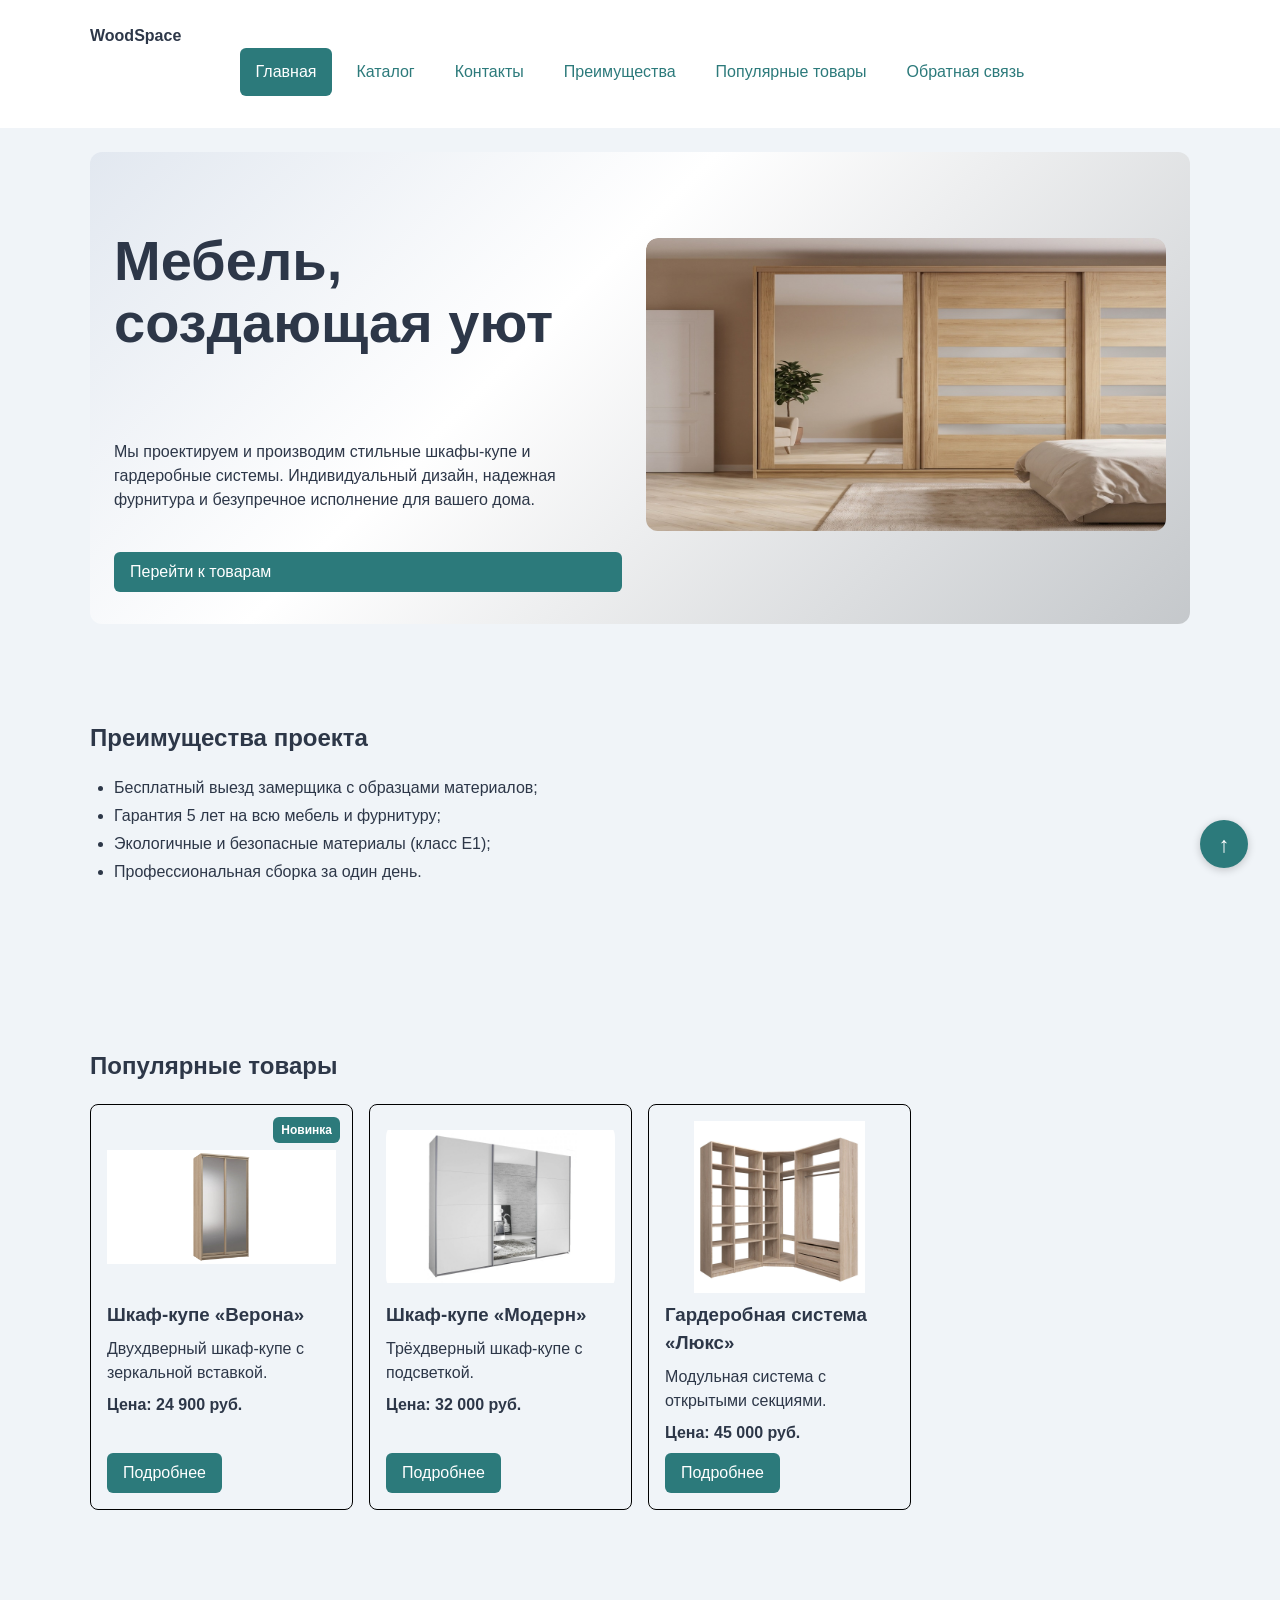
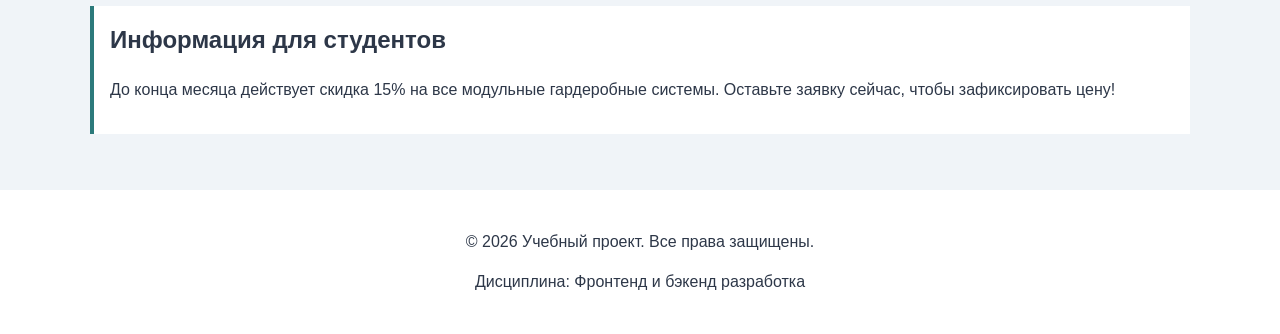
==== commit 5fb518e9: "version" ====
--- a/index.html
+++ b/index.html
@@ -3,20 +3,20 @@
 <head>
   <meta charset="UTF-8">
   <meta name="viewport" content="width=device-width, initial-scale=1.0">
-  <title>Учебный интернет-магазин</title>
+  <title>WoodSpace</title>
   <link rel="stylesheet" href="css/style.css">
   <link rel="stylesheet" href="css/responsive.css">
   <script src="js/main.js" defer></script>
   <meta property="og:type" content="website">
-  <meta property="og:title" content="Учебный интернет-магазин">
-  <meta property="og:description" content="Учебный frontend-проект интернет-магазина.">
+  <meta property="og:title" content="WoodSpace">
+  <meta property="og:description" content="WoodSpace - магазин фурнитуры.">
   <meta property="og:image" content="https://kyarlykov.github.io/kr1-html-css-shop/images/preview.jpg">
 </head>
 <body>
   <a class="skip-link" href="#main">Перейти к основному содержимому</a>
   <header class="site-header">
     <div class="site-header__inner">
-      <a class="site-header__logo" href="index.html">ShopProject</a>
+      <a class="site-header__logo" href="index.html">WoodSpace</a>
 
       <nav class="site-nav" aria-label="Основная навигация">
         <ul class="site-nav__list">
@@ -46,11 +46,10 @@
   <main id="main" class="page-main">
     <section class="hero">
       <div class="hero__content">
-        <h1 class="hero__title">Учебный интернет-магазин</h1>
+        <h1 class="hero__title">Мебель, создающая уют</h1>
         <p>
-          Это стартовая страница учебного frontend-проекта.
-          В дальнейшем на её основе будет разработан многостраничный сайт
-          интернет-магазина или каталога услуг.
+          Мы проектируем и производим стильные шкафы-купе и гардеробные системы. 
+          Индивидуальный дизайн, надежная фурнитура и безупречное исполнение для вашего дома.
         </p>
         <a class="button button--primary" href="#popular">Перейти к товарам</a>
       </div>
@@ -74,10 +73,10 @@
       <h2 class="section__title">Преимущества проекта</h2>
 
       <ul class="advantages">
-        <li class="advantages__item">понятная HTML-структура;</li>
-        <li class="advantages__item">семантические блоки страницы;</li>
-        <li class="advantages__item">подключение внешнего CSS-файла;</li>
-        <li class="advantages__item">подготовка к разработке многостраничного сайта.</li>
+        <li class="advantages__item">Бесплатный выезд замерщика с образцами материалов;</li>
+        <li class="advantages__item">Гарантия 5 лет на всю мебель и фурнитуру;</li>
+        <li class="advantages__item">Экологичные и безопасные материалы (класс E1);</li>
+        <li class="advantages__item">Профессиональная сборка за один день.</li>
       </ul>
     </section>
 
@@ -114,9 +113,8 @@
     <aside class="info-note">
       <h2 class="info-note__title">Информация для студентов</h2>
       <p>
-        На следующих практических занятиях этот проект будет расширяться:
-        появятся формы, модальное окно, дополнительные страницы, Flex/Grid,
-        БЭМ-структура и адаптивная версия сайта.
+        До конца месяца действует скидка 15% на все модульные гардеробные системы. 
+        Оставьте заявку сейчас, чтобы зафиксировать цену!
       </p>
     </aside>
   </main>
--- a/css/style.css
+++ b/css/style.css
@@ -3,17 +3,15 @@
    =============================== */
 
 :root {
-  --color-bg: #ffffff;
-  --color-text: #222222;
-  --color-muted: #666666;
-  --color-primary: #0057b8;
-  --color-primary-dark: #003f86;
-  --color-border: #dddddd;
-  --color-surface: #f7f7f7;
-  --color-surface-accent: #eef5ff;
-  --color-danger: #b00020;
-  --color-success: #168a2f;
-  --color-success-bg: #eefaf0;
+  --color-bg: #f0f4f8; /* Очень светлый серо-голубой фон */
+  --color-surface: #ffffff; /* Чистый белый для карточек */
+  --color-surface-accent: #e2e8f0; /* Светло-серый для выделений */
+  --color-primary: #2c7a7b; /* Глубокий бирюзовый / морская волна */
+  --color-primary-dark: #235e5f; /* Темно-бирюзовый при наведении */
+  --color-text: #2d3748; /* Темно-серый, мягче черного */
+  --color-danger: #e53e3e;
+  --color-success: #38a169;
+  --color-success-bg: #f0fff4;
   --color-white: #ffffff;
 
   --space-xs: 4px;
@@ -142,7 +140,7 @@
   max-width: var(--container-width);
   margin: 0 auto var(--space-xl);
   padding: var(--space-xl) var(--space-lg);
-  background-color: var(--color-surface-accent);
+  background: linear-gradient(135deg, var(--color-surface-accent) 0%, var(--color-surface) 40%, rgba(0, 0, 0, 0.18) 100%);
   border-radius: var(--radius-lg);
 }
 
--- a/css/responsive.css
+++ b/css/responsive.css
@@ -37,16 +37,22 @@
 
 .site-nav__list {
     display: flex;
-    flex-direction: column;
+    flex-direction: row;
+    overflow-x: auto;
     gap: var(--space-sm, 8px);
     padding: 0;
     margin: 0;
     list-style: none;
+    -webkit-overflow-scrolling: touch;
 }
 
 .site-nav__link {
     display: block;
     padding: 12px 16px;
+}
+
+.site-nav__item {
+    flex-shrink: 0;
 }
 
 @media (min-width: 768px) {
@@ -55,13 +61,12 @@
         flex-wrap: wrap;
         align-items: center;
     }
-}
-/*TODO проверить на мобильном экране
-   переделать, если плохо выглядит*/
-.site-header {
-    position: sticky;
-    top: 0;
-    z-index: 100;
+
+    .site-header {
+        position: sticky;
+        top: 0;
+        z-index: 100;
+    }
 }
 
 .hero {
@@ -157,7 +162,7 @@
     display: block;
     width: 100%;
     aspect-ratio: 4 / 3;
-    object-fit: cover;
+    object-fit: contain;
     border-radius: var(--space-md, 8px);
 }
 
